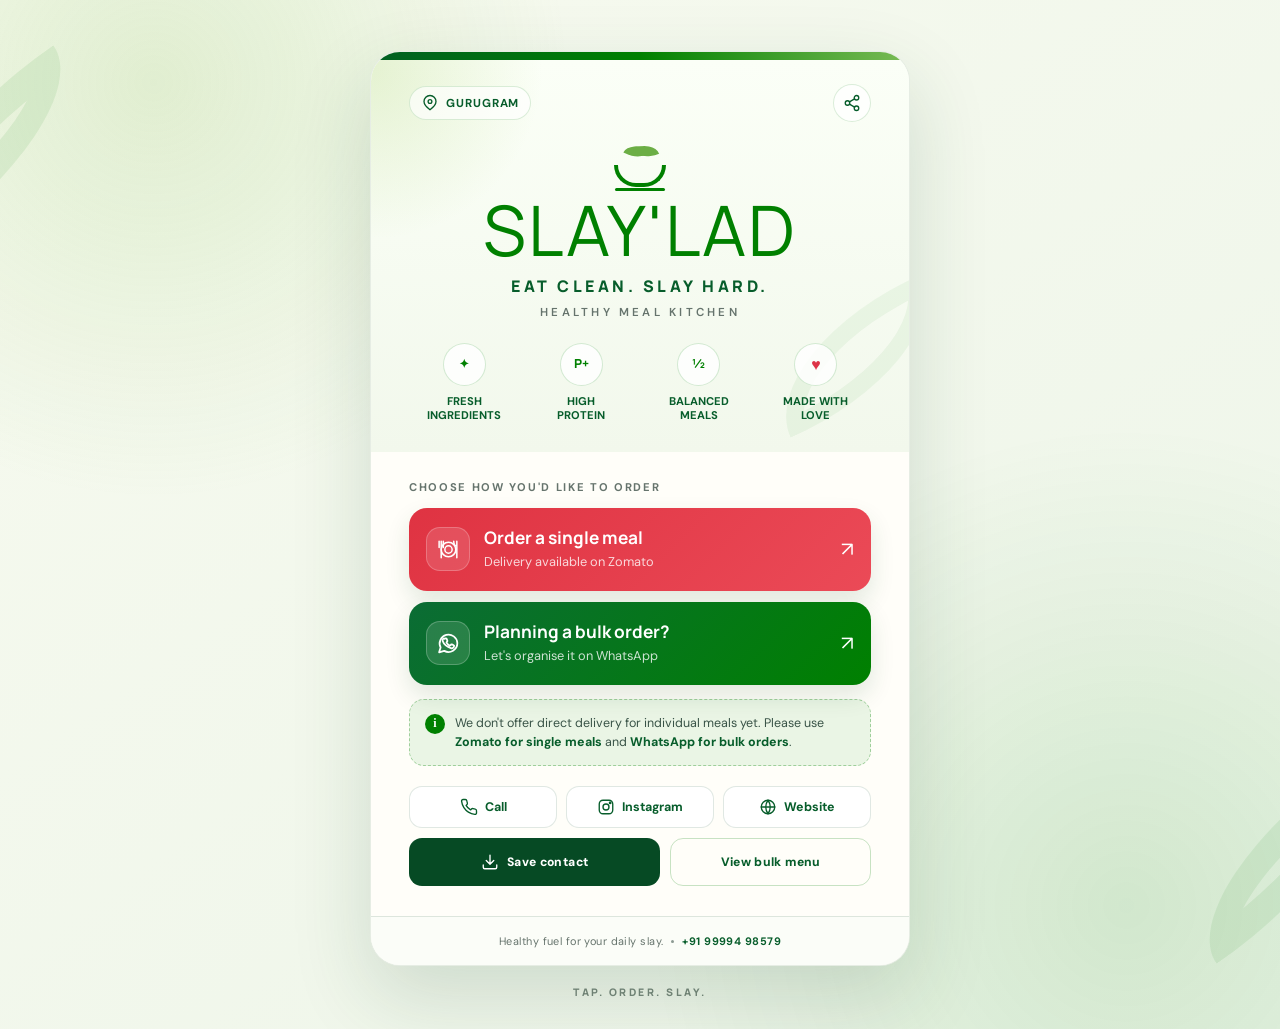
==== index.html @ 44e51be4 "first commit" ====
<!doctype html>
<html lang="en">
  <head>
    <meta charset="UTF-8" />
    <meta name="viewport" content="width=device-width, initial-scale=1.0" />
    <meta name="theme-color" content="#f3f7ed" />
    <meta
      name="description"
      content="Slay'lad healthy meal kitchen — order single meals on Zomato or connect on WhatsApp for bulk orders."
    />
    <meta property="og:title" content="SLAY'LAD — Eat clean. Slay hard." />
    <meta
      property="og:description"
      content="Healthy, high-protein meals in Gurugram. Single meals on Zomato. Bulk orders on WhatsApp."
    />
    <meta property="og:type" content="website" />
    <meta property="og:url" content="https://www.slaylad.com" />
    <title>SLAY'LAD | Healthy Meal Kitchen</title>
    <link
      rel="icon"
      href="data:image/svg+xml,%3Csvg xmlns='http://www.w3.org/2000/svg' viewBox='0 0 64 64'%3E%3Crect width='64' height='64' rx='16' fill='%23008000'/%3E%3Cpath d='M15 23h34c0 14-7 23-17 23S15 37 15 23Z' fill='none' stroke='white' stroke-width='5'/%3E%3Cpath d='M24 17c3-6 8-7 12-4-1 5-5 8-12 4Z' fill='%23b7dd74'/%3E%3C/svg%3E"
    />
    <link rel="preconnect" href="https://fonts.googleapis.com" />
    <link rel="preconnect" href="https://fonts.gstatic.com" crossorigin />
    <link rel="preconnect" href="https://fonts.cdnfonts.com" />
    <link
      href="https://fonts.googleapis.com/css2?family=DM+Sans:wght@400;500;600;700&family=Manrope:wght@500;600;700;800&display=swap"
      rel="stylesheet"
    />
    <link href="https://fonts.cdnfonts.com/css/kg-inimitable-original" rel="stylesheet" />
    <link rel="stylesheet" href="./styles.css" />
  </head>
  <body>
    <main class="page-shell">
      <div class="ambient ambient-one" aria-hidden="true"></div>
      <div class="ambient ambient-two" aria-hidden="true"></div>

      <section class="business-card" aria-labelledby="brand-name">
        <div class="card-topline" aria-hidden="true"></div>

        <header class="hero">
          <div class="hero-actions">
            <span class="location-chip">
              <svg aria-hidden="true" viewBox="0 0 24 24">
                <path d="M20 10c0 5-8 11-8 11S4 15 4 10a8 8 0 1 1 16 0Z" />
                <circle cx="12" cy="10" r="2.5" />
              </svg>
              Gurugram
            </span>
            <button class="icon-button" id="shareButton" type="button" aria-label="Share Slay'lad card">
              <svg aria-hidden="true" viewBox="0 0 24 24">
                <circle cx="18" cy="5" r="3" />
                <circle cx="6" cy="12" r="3" />
                <circle cx="18" cy="19" r="3" />
                <path d="m8.6 10.5 6.8-4M8.6 13.5l6.8 4" />
              </svg>
            </button>
          </div>

          <div class="brand-lockup">
            <div class="brand-mark" aria-hidden="true">
              <span class="brand-leaf leaf-left"></span>
              <span class="brand-leaf leaf-right"></span>
              <span class="brand-bowl"></span>
            </div>
            <h1 id="brand-name">SLAY'LAD</h1>
            <p class="tagline">Eat clean. Slay hard.</p>
            <p class="descriptor">Healthy meal kitchen</p>
          </div>

          <div class="value-row" aria-label="What makes Slay'lad meals special">
            <div class="value-item">
              <span class="value-icon" aria-hidden="true">✦</span>
              <span>Fresh<br />ingredients</span>
            </div>
            <div class="value-item">
              <span class="value-icon" aria-hidden="true">P+</span>
              <span>High<br />protein</span>
            </div>
            <div class="value-item">
              <span class="value-icon" aria-hidden="true">½</span>
              <span>Balanced<br />meals</span>
            </div>
            <div class="value-item">
              <span class="value-icon heart" aria-hidden="true">♥</span>
              <span>Made with<br />love</span>
            </div>
          </div>
        </header>

        <div class="order-section">
          <p class="section-eyebrow">Choose how you'd like to order</p>

          <div class="order-grid">
            <a
              class="order-option order-zomato"
              href="https://www.zomato.com/ncr/slaylad-2-sector-43-gurgaon/order"
              target="_blank"
              rel="noopener noreferrer"
              aria-label="Order a single meal from Slay'lad on Zomato"
            >
              <span class="order-icon plate-icon" aria-hidden="true">
                <svg viewBox="0 0 24 24">
                  <circle cx="12" cy="12" r="7" />
                  <circle cx="12" cy="12" r="3.5" />
                  <path d="M3 4v6M5 4v6M7 4v6M5 10v10M20 4v16M17 4c0 4 3 5 3 5" />
                </svg>
              </span>
              <span class="order-copy">
                <strong>Order a single meal</strong>
                <small>Delivery available on Zomato</small>
              </span>
              <span class="order-arrow" aria-hidden="true">↗</span>
            </a>

            <a
              class="order-option order-whatsapp"
              href="https://wa.me/919999498579?text=Hi%20Slay%27lad%2C%20I%27d%20like%20to%20enquire%20about%20a%20bulk%20meal%20order."
              target="_blank"
              rel="noopener noreferrer"
              aria-label="Enquire about a bulk order from Slay'lad on WhatsApp"
            >
              <span class="order-icon" aria-hidden="true">
                <svg viewBox="0 0 24 24">
                  <path d="M20.5 11.6a8.5 8.5 0 0 1-12.6 7.5L3 20.5l1.4-4.7A8.5 8.5 0 1 1 20.5 11.6Z" />
                  <path d="M8.3 7.5c.2-.5.5-.5.8-.5h.5c.2 0 .4.1.5.4l.8 1.9c.1.3 0 .5-.1.7l-.6.7c-.2.2-.1.4 0 .6.7 1.2 1.7 2.1 2.9 2.7.2.1.4.1.6-.1l.8-1c.2-.2.4-.2.7-.1l1.8.9c.3.1.4.3.4.5 0 .3-.2 1.3-.8 1.8-.6.5-1.4.8-2.3.5-1-.3-2.9-1-4.9-2.7-1.6-1.4-2.7-3.2-3-4.2-.3-1 .1-1.7.5-2.1.4-.4.8-.5 1.4 0Z" />
                </svg>
              </span>
              <span class="order-copy">
                <strong>Planning a bulk order?</strong>
                <small>Let's organise it on WhatsApp</small>
              </span>
              <span class="order-arrow" aria-hidden="true">↗</span>
            </a>
          </div>

          <div class="delivery-note">
            <span class="note-icon" aria-hidden="true">i</span>
            <p>
              We don't offer direct delivery for individual meals yet. Please use
              <strong>Zomato for single meals</strong> and <strong>WhatsApp for bulk orders</strong>.
            </p>
          </div>

          <div class="quick-links" aria-label="Contact and social links">
            <a href="tel:+919999498579">
              <svg aria-hidden="true" viewBox="0 0 24 24">
                <path d="M22 16.9v3a2 2 0 0 1-2.2 2 19.8 19.8 0 0 1-8.6-3.1 19.5 19.5 0 0 1-6-6A19.8 19.8 0 0 1 2.1 4.2 2 2 0 0 1 4.1 2h3a2 2 0 0 1 2 1.7c.1 1 .4 2 .7 2.9a2 2 0 0 1-.5 2.1L8.1 9.9a16 16 0 0 0 6 6l1.2-1.2a2 2 0 0 1 2.1-.5c.9.3 1.9.6 2.9.7a2 2 0 0 1 1.7 2Z" />
              </svg>
              <span>Call</span>
            </a>
            <a
              href="https://www.instagram.com/slaylad_india"
              target="_blank"
              rel="noopener noreferrer"
            >
              <svg aria-hidden="true" viewBox="0 0 24 24">
                <rect x="3" y="3" width="18" height="18" rx="5" />
                <circle cx="12" cy="12" r="4" />
                <circle cx="17.5" cy="6.5" r="1" />
              </svg>
              <span>Instagram</span>
            </a>
            <a href="https://www.slaylad.com" target="_blank" rel="noopener noreferrer">
              <svg aria-hidden="true" viewBox="0 0 24 24">
                <circle cx="12" cy="12" r="9" />
                <path d="M3 12h18M12 3a15 15 0 0 1 0 18M12 3a15 15 0 0 0 0 18" />
              </svg>
              <span>Website</span>
            </a>
          </div>

          <div class="utility-row">
            <button class="save-contact" id="saveContact" type="button">
              <svg aria-hidden="true" viewBox="0 0 24 24">
                <path d="M12 3v12M7 10l5 5 5-5M5 21h14a2 2 0 0 0 2-2v-3M3 16v3a2 2 0 0 0 2 2" />
              </svg>
              Save contact
            </button>
            <a
              class="catalog-link"
              href="https://wa.me/c/919999498579"
              target="_blank"
              rel="noopener noreferrer"
            >
              View bulk menu
            </a>
          </div>
        </div>

        <footer>
          <span>Healthy fuel for your daily slay.</span>
          <span class="footer-dot" aria-hidden="true"></span>
          <a href="tel:+919999498579">+91 99994 98579</a>
        </footer>
      </section>

      <p class="page-note">Tap. Order. Slay.</p>
      <div class="toast" id="toast" role="status" aria-live="polite"></div>
    </main>
    <script src="./script.js"></script>
  </body>
</html>
---- styles.css ----
:root {
  --green: #008000;
  --green-dark: #075d2b;
  --green-deep: #064a24;
  --green-soft: #eaf5e5;
  --cream: #f3f7ed;
  --paper: #fffef9;
  --ink: #193126;
  --muted: #66746d;
  --red: #e23744;
  --line: rgba(16, 80, 42, 0.13);
  --shadow: 0 30px 80px rgba(27, 73, 42, 0.16);
}

* {
  box-sizing: border-box;
}

html {
  background: var(--cream);
  scroll-behavior: smooth;
}

body {
  margin: 0;
  min-width: 320px;
  color: var(--ink);
  font-family: "DM Sans", sans-serif;
  -webkit-font-smoothing: antialiased;
}

button,
a {
  -webkit-tap-highlight-color: transparent;
}

a {
  color: inherit;
  text-decoration: none;
}

button {
  font: inherit;
}

.page-shell {
  position: relative;
  isolation: isolate;
  min-height: 100svh;
  overflow: hidden;
  padding: clamp(20px, 4vw, 54px) 16px 30px;
  background:
    radial-gradient(circle at 12% 8%, rgba(144, 196, 98, 0.21), transparent 26rem),
    radial-gradient(circle at 88% 88%, rgba(0, 128, 0, 0.12), transparent 30rem),
    linear-gradient(145deg, #f7faef 0%, #edf5e9 100%);
}

.page-shell::before {
  position: absolute;
  z-index: -1;
  inset: 0;
  background-image: radial-gradient(rgba(0, 90, 36, 0.13) 0.7px, transparent 0.7px);
  background-size: 20px 20px;
  content: "";
  opacity: 0.35;
}

.ambient {
  position: absolute;
  z-index: -1;
  width: 230px;
  height: 90px;
  border: 28px solid rgba(0, 128, 0, 0.08);
  border-radius: 100% 0 100% 0;
  transform: rotate(-35deg);
}

.ambient-one {
  top: 10%;
  left: -130px;
}

.ambient-two {
  right: -120px;
  bottom: 12%;
  transform: rotate(145deg);
}

.business-card {
  position: relative;
  width: min(100%, 540px);
  margin: 0 auto;
  overflow: hidden;
  border: 1px solid rgba(15, 89, 42, 0.1);
  border-radius: 30px;
  background: var(--paper);
  box-shadow: var(--shadow);
}

.card-topline {
  height: 8px;
  background: linear-gradient(90deg, #005f22, var(--green), #79bb55);
}

.hero {
  position: relative;
  padding: 24px clamp(20px, 6vw, 38px) 30px;
  overflow: hidden;
  background:
    radial-gradient(circle at 0% 2%, rgba(166, 206, 102, 0.26), transparent 26%),
    linear-gradient(180deg, #fbfff7 0%, #f2f8ec 100%);
}

.hero::after {
  position: absolute;
  right: -40px;
  bottom: 48px;
  width: 150px;
  height: 60px;
  border: 18px solid rgba(0, 128, 0, 0.05);
  border-radius: 100% 0;
  content: "";
  transform: rotate(-24deg);
}

.hero-actions {
  display: flex;
  position: relative;
  z-index: 1;
  justify-content: space-between;
  align-items: center;
}

.location-chip {
  display: inline-flex;
  gap: 7px;
  align-items: center;
  padding: 7px 11px;
  border: 1px solid rgba(0, 128, 0, 0.14);
  border-radius: 999px;
  background: rgba(255, 255, 255, 0.66);
  color: var(--green-dark);
  font-size: 0.72rem;
  font-weight: 700;
  letter-spacing: 0.08em;
  text-transform: uppercase;
}

.location-chip svg,
.icon-button svg,
.quick-links svg,
.save-contact svg {
  width: 18px;
  height: 18px;
  fill: none;
  stroke: currentColor;
  stroke-linecap: round;
  stroke-linejoin: round;
  stroke-width: 1.8;
}

.icon-button {
  display: grid;
  width: 38px;
  height: 38px;
  padding: 0;
  border: 1px solid rgba(0, 128, 0, 0.14);
  border-radius: 50%;
  background: rgba(255, 255, 255, 0.74);
  color: var(--green-dark);
  cursor: pointer;
  place-items: center;
  transition: background 180ms ease, transform 180ms ease;
}

.icon-button:hover {
  background: white;
  transform: translateY(-2px);
}

.brand-lockup {
  position: relative;
  z-index: 1;
  padding: 20px 0 23px;
  text-align: center;
}

.brand-mark {
  position: relative;
  width: 66px;
  height: 45px;
  margin: 0 auto 8px;
}

.brand-bowl {
  position: absolute;
  right: 7px;
  bottom: 0;
  left: 7px;
  height: 22px;
  border: 4px solid var(--green);
  border-top: 0;
  border-radius: 0 0 30px 30px;
}

.brand-bowl::after {
  position: absolute;
  right: -3px;
  bottom: -8px;
  left: -3px;
  height: 3px;
  border-radius: 3px;
  background: var(--green);
  content: "";
}

.brand-leaf {
  position: absolute;
  top: 1px;
  width: 23px;
  height: 15px;
  border-radius: 100% 0 100% 0;
  background: #6cae45;
  transform-origin: bottom;
}

.leaf-left {
  left: 15px;
  transform: rotate(28deg);
}

.leaf-right {
  right: 13px;
  transform: scaleX(-1) rotate(22deg);
}

h1 {
  margin: 0;
  color: var(--green);
  font-family: "KG Inimitable Original", "Manrope", sans-serif;
  font-size: clamp(2.8rem, 12vw, 4.35rem);
  font-weight: 400;
  letter-spacing: 0.025em;
  line-height: 1;
}

.tagline {
  margin: 10px 0 0;
  color: var(--green-dark);
  font-family: "Manrope", sans-serif;
  font-size: clamp(0.83rem, 3vw, 1rem);
  font-weight: 800;
  letter-spacing: 0.22em;
  text-transform: uppercase;
}

.descriptor {
  margin: 8px 0 0;
  color: var(--muted);
  font-size: 0.72rem;
  font-weight: 600;
  letter-spacing: 0.28em;
  text-transform: uppercase;
}

.value-row {
  display: grid;
  position: relative;
  z-index: 1;
  grid-template-columns: repeat(4, 1fr);
  gap: 7px;
}

.value-item {
  display: flex;
  min-width: 0;
  flex-direction: column;
  align-items: center;
  color: var(--green-dark);
  font-size: clamp(0.58rem, 2.1vw, 0.7rem);
  font-weight: 700;
  line-height: 1.25;
  text-align: center;
  text-transform: uppercase;
}

.value-icon {
  display: grid;
  width: 43px;
  height: 43px;
  margin-bottom: 8px;
  border: 1px solid rgba(0, 128, 0, 0.17);
  border-radius: 50%;
  background: rgba(255, 255, 255, 0.83);
  color: var(--green);
  font-family: "Manrope", sans-serif;
  font-size: 0.78rem;
  font-weight: 800;
  place-items: center;
}

.value-icon.heart {
  color: #dd3347;
  font-size: 1rem;
}

.order-section {
  padding: 28px clamp(20px, 6vw, 38px) 30px;
}

.section-eyebrow {
  margin: 0 0 14px;
  color: var(--muted);
  font-size: 0.7rem;
  font-weight: 700;
  letter-spacing: 0.15em;
  text-transform: uppercase;
}

.order-grid {
  display: grid;
  gap: 11px;
}

.order-option {
  display: grid;
  grid-template-columns: 46px 1fr auto;
  gap: 12px;
  align-items: center;
  min-height: 83px;
  padding: 14px 17px;
  border-radius: 18px;
  color: white;
  box-shadow: 0 11px 24px rgba(17, 72, 37, 0.12);
  transition: box-shadow 180ms ease, transform 180ms ease;
}

.order-option:hover {
  box-shadow: 0 15px 29px rgba(17, 72, 37, 0.2);
  transform: translateY(-2px);
}

.order-zomato {
  background: linear-gradient(135deg, #df3342, #eb4a57);
}

.order-whatsapp {
  background: linear-gradient(135deg, #0b6c35, #008000);
}

.order-icon {
  display: grid;
  width: 44px;
  height: 44px;
  border: 1px solid rgba(255, 255, 255, 0.22);
  border-radius: 14px;
  background: rgba(255, 255, 255, 0.13);
  place-items: center;
}

.order-icon svg {
  width: 25px;
  height: 25px;
  fill: none;
  stroke: currentColor;
  stroke-linecap: round;
  stroke-linejoin: round;
  stroke-width: 1.7;
}

.plate-icon svg {
  stroke-width: 1.45;
}

.order-copy {
  min-width: 0;
}

.order-copy strong,
.order-copy small {
  display: block;
}

.order-copy strong {
  font-family: "Manrope", sans-serif;
  font-size: clamp(0.93rem, 3.5vw, 1.08rem);
  line-height: 1.2;
}

.order-copy small {
  margin-top: 4px;
  color: rgba(255, 255, 255, 0.8);
  font-size: clamp(0.7rem, 2.5vw, 0.8rem);
}

.order-arrow {
  font-size: 1.25rem;
}

.delivery-note {
  display: grid;
  grid-template-columns: auto 1fr;
  gap: 10px;
  align-items: start;
  margin-top: 14px;
  padding: 14px 15px;
  border: 1px dashed rgba(0, 128, 0, 0.32);
  border-radius: 15px;
  background: var(--green-soft);
}

.note-icon {
  display: grid;
  width: 20px;
  height: 20px;
  border-radius: 50%;
  background: var(--green);
  color: white;
  font-family: serif;
  font-size: 0.75rem;
  font-weight: 700;
  place-items: center;
}

.delivery-note p {
  margin: 0;
  color: #395347;
  font-size: 0.78rem;
  line-height: 1.5;
}

.delivery-note strong {
  color: var(--green-dark);
}

.quick-links {
  display: grid;
  grid-template-columns: repeat(3, 1fr);
  gap: 9px;
  margin-top: 20px;
}

.quick-links a {
  display: flex;
  gap: 7px;
  align-items: center;
  justify-content: center;
  min-width: 0;
  padding: 11px 7px;
  border: 1px solid var(--line);
  border-radius: 13px;
  background: white;
  color: var(--green-dark);
  font-size: clamp(0.66rem, 2.5vw, 0.78rem);
  font-weight: 700;
  transition: border-color 180ms ease, background 180ms ease;
}

.quick-links a:hover {
  border-color: rgba(0, 128, 0, 0.35);
  background: #f8fbf5;
}

.utility-row {
  display: grid;
  grid-template-columns: 1.25fr 1fr;
  gap: 10px;
  margin-top: 10px;
}

.save-contact,
.catalog-link {
  display: flex;
  min-height: 48px;
  gap: 8px;
  align-items: center;
  justify-content: center;
  padding: 10px 12px;
  border-radius: 13px;
  font-size: 0.76rem;
  font-weight: 800;
  letter-spacing: 0.03em;
}

.save-contact {
  border: 0;
  background: var(--green-deep);
  color: white;
  cursor: pointer;
}

.catalog-link {
  border: 1px solid rgba(0, 128, 0, 0.22);
  background: transparent;
  color: var(--green-dark);
}

footer {
  display: flex;
  flex-wrap: wrap;
  gap: 8px;
  align-items: center;
  justify-content: center;
  padding: 17px 20px;
  border-top: 1px solid var(--line);
  background: #fbfdf8;
  color: var(--muted);
  font-size: 0.68rem;
  letter-spacing: 0.04em;
  text-align: center;
}

footer a {
  color: var(--green-dark);
  font-weight: 700;
}

.footer-dot {
  width: 3px;
  height: 3px;
  border-radius: 50%;
  background: #8c9a93;
}

.page-note {
  margin: 19px auto 0;
  color: rgba(25, 49, 38, 0.56);
  font-family: "Manrope", sans-serif;
  font-size: 0.65rem;
  font-weight: 800;
  letter-spacing: 0.24em;
  text-align: center;
  text-transform: uppercase;
}

.toast {
  position: fixed;
  z-index: 10;
  right: 50%;
  bottom: 24px;
  max-width: calc(100% - 32px);
  padding: 10px 15px;
  border-radius: 999px;
  background: var(--ink);
  color: white;
  font-size: 0.75rem;
  opacity: 0;
  pointer-events: none;
  transform: translate(50%, 12px);
  transition: opacity 180ms ease, transform 180ms ease;
}

.toast.is-visible {
  opacity: 1;
  transform: translate(50%, 0);
}

:focus-visible {
  outline: 3px solid #f6bd2c;
  outline-offset: 3px;
}

@media (max-width: 420px) {
  .page-shell {
    padding: 0;
  }

  .business-card {
    border: 0;
    border-radius: 0;
    box-shadow: none;
  }

  .page-note {
    display: none;
  }

  .hero {
    padding-inline: 18px;
  }

  .order-section {
    padding-inline: 16px;
  }

  .quick-links svg {
    width: 16px;
    height: 16px;
  }
}

@media (prefers-reduced-motion: reduce) {
  *,
  *::before,
  *::after {
    scroll-behavior: auto !important;
    transition-duration: 0.01ms !important;
  }
}
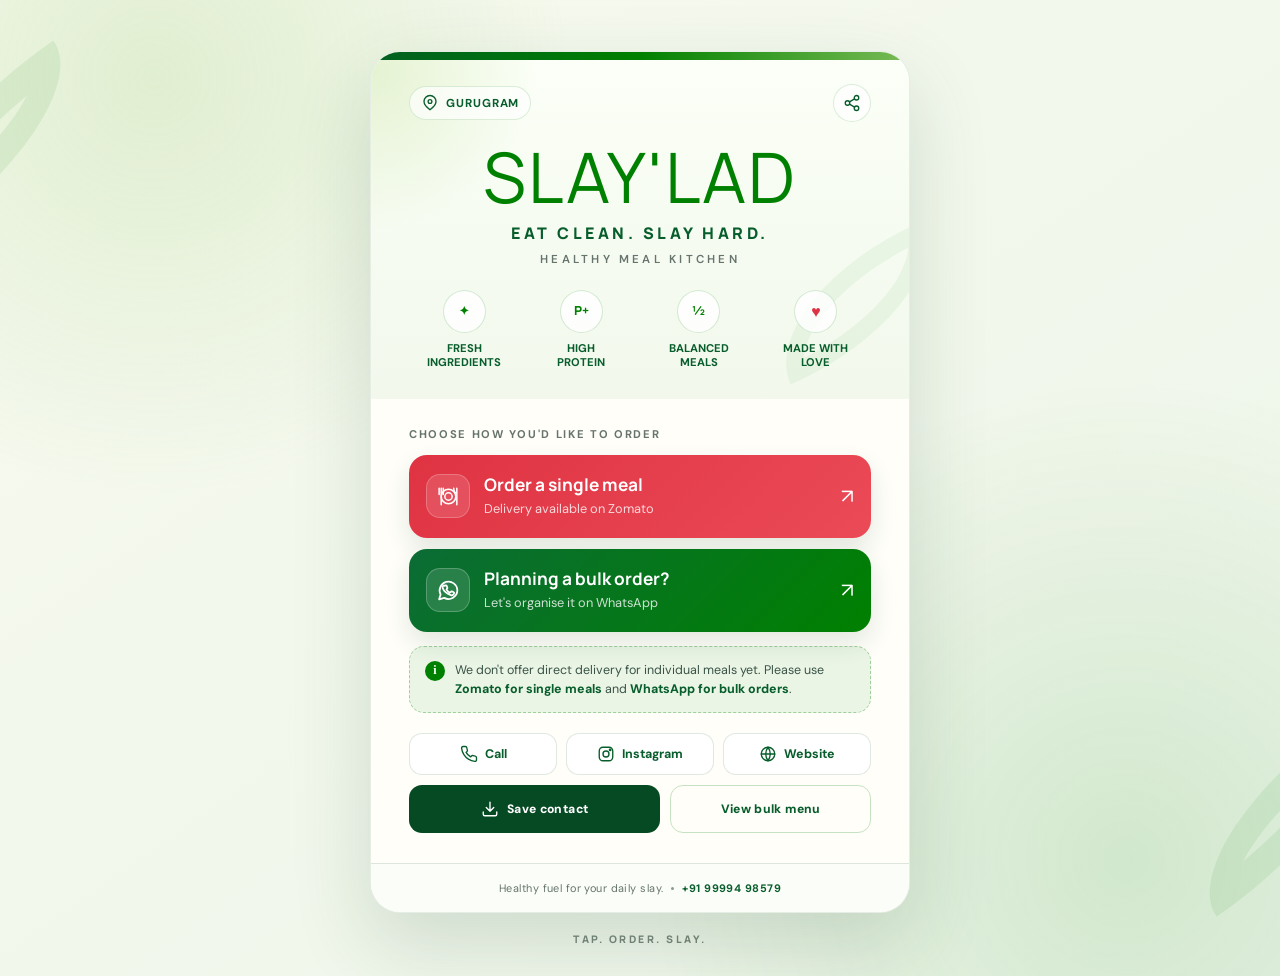
==== commit 06b8f286: "Remove icon above Slaylad wordmark" ====
--- a/index.html
+++ b/index.html
@@ -58,11 +58,6 @@
           </div>
 
           <div class="brand-lockup">
-            <div class="brand-mark" aria-hidden="true">
-              <span class="brand-leaf leaf-left"></span>
-              <span class="brand-leaf leaf-right"></span>
-              <span class="brand-bowl"></span>
-            </div>
             <h1 id="brand-name">SLAY'LAD</h1>
             <p class="tagline">Eat clean. Slay hard.</p>
             <p class="descriptor">Healthy meal kitchen</p>
--- a/styles.css
+++ b/styles.css
@@ -178,60 +178,15 @@
   transform: translateY(-2px);
 }
 
+.icon-button:active {
+  transform: scale(0.92);
+}
+
 .brand-lockup {
   position: relative;
   z-index: 1;
   padding: 20px 0 23px;
   text-align: center;
-}
-
-.brand-mark {
-  position: relative;
-  width: 66px;
-  height: 45px;
-  margin: 0 auto 8px;
-}
-
-.brand-bowl {
-  position: absolute;
-  right: 7px;
-  bottom: 0;
-  left: 7px;
-  height: 22px;
-  border: 4px solid var(--green);
-  border-top: 0;
-  border-radius: 0 0 30px 30px;
-}
-
-.brand-bowl::after {
-  position: absolute;
-  right: -3px;
-  bottom: -8px;
-  left: -3px;
-  height: 3px;
-  border-radius: 3px;
-  background: var(--green);
-  content: "";
-}
-
-.brand-leaf {
-  position: absolute;
-  top: 1px;
-  width: 23px;
-  height: 15px;
-  border-radius: 100% 0 100% 0;
-  background: #6cae45;
-  transform-origin: bottom;
-}
-
-.leaf-left {
-  left: 15px;
-  transform: rotate(28deg);
-}
-
-.leaf-right {
-  right: 13px;
-  transform: scaleX(-1) rotate(22deg);
 }
 
 h1 {
@@ -340,6 +295,11 @@
   transform: translateY(-2px);
 }
 
+.order-option:active {
+  box-shadow: 0 8px 18px rgba(17, 72, 37, 0.14);
+  transform: scale(0.985);
+}
+
 .order-zomato {
   background: linear-gradient(135deg, #df3342, #eb4a57);
 }
@@ -461,6 +421,11 @@
   background: #f8fbf5;
 }
 
+.quick-links a:active {
+  background: var(--green-soft);
+  transform: scale(0.97);
+}
+
 .utility-row {
   display: grid;
   grid-template-columns: 1.25fr 1fr;
@@ -493,6 +458,25 @@
   border: 1px solid rgba(0, 128, 0, 0.22);
   background: transparent;
   color: var(--green-dark);
+}
+
+.save-contact,
+.catalog-link {
+  transition: background 180ms ease, border-color 180ms ease, transform 180ms ease;
+}
+
+.save-contact:hover {
+  background: #033c1c;
+}
+
+.catalog-link:hover {
+  border-color: rgba(0, 128, 0, 0.42);
+  background: #f8fbf5;
+}
+
+.save-contact:active,
+.catalog-link:active {
+  transform: scale(0.97);
 }
 
 footer {
